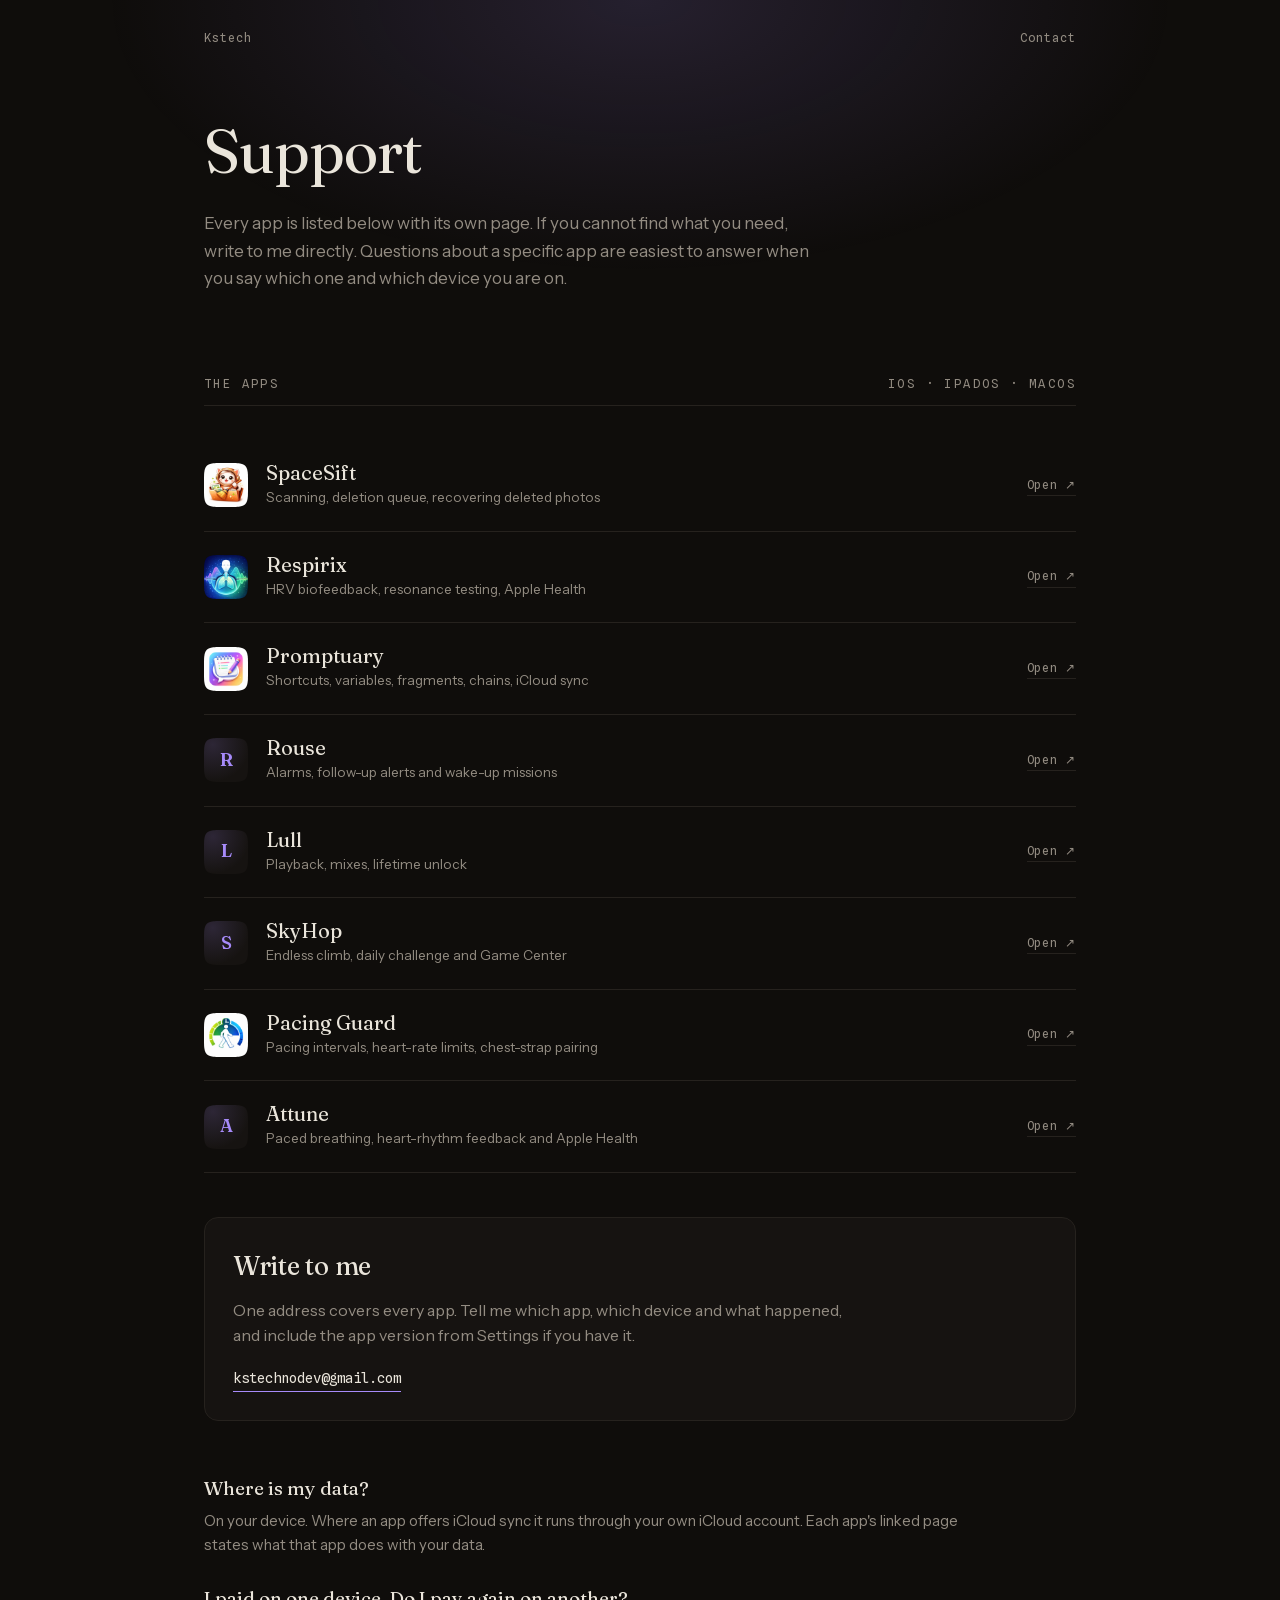
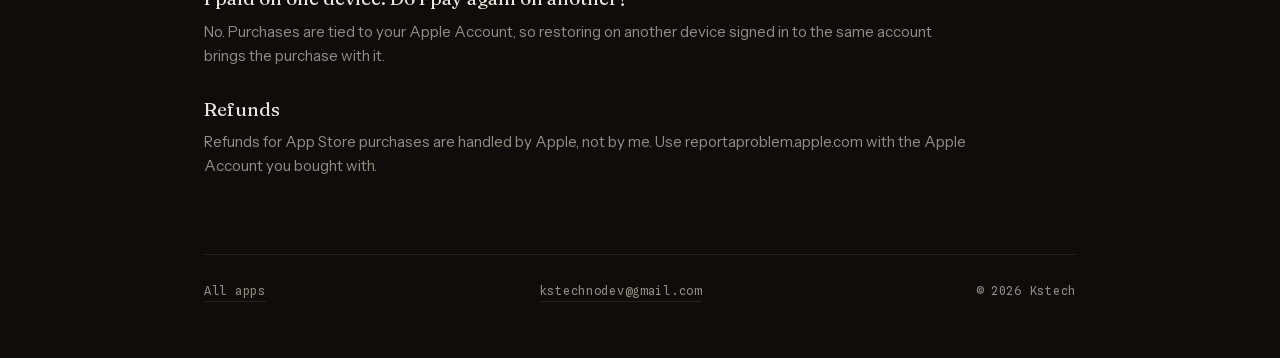
==== support/index.html @ 7ecee918 "feat: move portfolio to direct app sites" ====
<!doctype html>
<html lang="en">
<head>
<meta charset="utf-8">
<meta name="viewport" content="width=device-width, initial-scale=1">
<title>Support · Kstech</title>
<meta name="description" content="Support and privacy for SpaceSift, Respirix, Promptuary, Rouse, Lull, SkyHop, Pacing Guard and Attune.">
<meta name="theme-color" content="#0F0D0B">
<meta property="og:title" content="Support · Kstech">
<meta property="og:description" content="Support and privacy for every Kstech app.">
<meta property="og:type" content="website">
<meta property="og:image" content="https://kstech.no/assets/og/kstech.png">
<meta property="og:url" content="https://kstech.no/support/">
<meta name="twitter:card" content="summary_large_image">
<link rel="icon" href="/assets/favicon-32.png" sizes="32x32">
<link rel="apple-touch-icon" href="/assets/apple-touch-icon.png">
<link rel="stylesheet" href="/assets/fonts.css">
<link rel="stylesheet" href="/assets/app.css">
<style>
  /* One page, so its handful of extra rules live here rather than in app.css */
  .apps{ list-style:none; display:grid; gap:0; }
  .apps li{
    display:grid; grid-template-columns:44px 1fr auto; gap:18px; align-items:center;
    padding:22px 0; border-bottom:1px solid var(--line);
  }
  .apps .icon{ width:44px; height:44px; font-size:18px; }
  .apps h3{ font-family:var(--serif); font-weight:430; font-size:20px; line-height:1.1; }
  .apps p{ color:var(--mist); font-size:13.5px; margin-top:3px; }
  .apps a.go{
    font-family:var(--mono); font-size:12px; letter-spacing:.06em; color:var(--mist);
    border-bottom:1px solid var(--line); padding-bottom:1px; justify-self:end;
  }
  .apps a.go:hover{ color:var(--bone); border-bottom-color:var(--accent); }
  .contact{
    margin-top:44px; padding:28px; border:1px solid var(--line); border-radius:14px;
    background:var(--card);
  }
  .contact h2{
    font-family:var(--serif); font-weight:430; font-size:26px; letter-spacing:-.01em;
  }
  .contact p{ color:var(--mist); margin-top:10px; max-width:58ch; }
  .contact a.mail{
    display:inline-block; margin-top:18px;
    font-family:var(--mono); font-size:14px; color:var(--bone);
    border-bottom:1px solid var(--accent); padding-bottom:2px;
  }
  .qa{ margin-top:52px; display:grid; gap:26px; max-width:70ch; }
  .qa h3{ font-family:var(--serif); font-weight:430; font-size:19px; margin-bottom:6px; }
  .qa p{ color:var(--mist); font-size:15px; }
  @media (max-width:640px){
    .apps li{ grid-template-columns:44px 1fr; }
    .apps a.go{ grid-column:2; justify-self:start; }
  }
</style>
</head>
<body style="--accent:#A78BFA">

<div class="ambient" aria-hidden="true"></div>
<div class="wrap">

  <header class="top">
    <a href="/">Kstech</a>
    <nav><a href="#contact">Contact</a></nav>
  </header>

  <section class="hero">
    <h1>Support</h1>
    <p class="lede">
      Every app is listed below with its own page. If you cannot find what you need,
      write to me directly. Questions about a specific app are easiest to answer when
      you say which one and which device you are on.
    </p>
  </section>

  <section class="block">
    <div class="section-label"><span>The apps</span><span>iOS · iPadOS · macOS</span></div>
    <ul class="apps">
      <li>
        <span class="icon" aria-hidden="true">S<img src="/spacesift/assets/app-icon.png" alt="" onerror="this.remove()"></span>
        <div>
          <h3>SpaceSift</h3>
          <p>Scanning, deletion queue, recovering deleted photos</p>
        </div>
        <a class="go" href="https://spacesift-website.pages.dev/">Open ↗</a>
      </li>
      <li>
        <span class="icon" aria-hidden="true">R<img src="/respirix/assets/app-icon.png" alt="" onerror="this.remove()"></span>
        <div>
          <h3>Respirix</h3>
          <p>HRV biofeedback, resonance testing, Apple Health</p>
        </div>
        <a class="go" href="https://respirix-website.pages.dev/">Open ↗</a>
      </li>
      <li>
        <span class="icon" aria-hidden="true">Pr<img src="/promptuary/assets/app-icon.png" alt="" onerror="this.remove()"></span>
        <div>
          <h3>Promptuary</h3>
          <p>Shortcuts, variables, fragments, chains, iCloud sync</p>
        </div>
        <a class="go" href="https://promptuary-website.pages.dev/">Open ↗</a>
      </li>
      <li>
        <span class="icon" aria-hidden="true">R</span>
        <div>
          <h3>Rouse</h3>
          <p>Alarms, follow-up alerts and wake-up missions</p>
        </div>
        <a class="go" href="https://rouseapp.pages.dev/">Open ↗</a>
      </li>
      <li>
        <span class="icon" aria-hidden="true">L</span>
        <div>
          <h3>Lull</h3>
          <p>Playback, mixes, lifetime unlock</p>
        </div>
        <a class="go" href="https://lull-website.pages.dev/">Open ↗</a>
      </li>
      <li>
        <span class="icon" aria-hidden="true">S</span>
        <div>
          <h3>SkyHop</h3>
          <p>Endless climb, daily challenge and Game Center</p>
        </div>
        <a class="go" href="https://skyhop-a7j.pages.dev/">Open ↗</a>
      </li>
      <li>
        <span class="icon" aria-hidden="true">P<img src="/pacingguard/assets/app-icon.png" alt="" onerror="this.remove()"></span>
        <div>
          <h3>Pacing Guard</h3>
          <p>Pacing intervals, heart-rate limits, chest-strap pairing</p>
        </div>
        <a class="go" href="https://pacingguard-website.pages.dev/">Open ↗</a>
      </li>
      <li>
        <span class="icon" aria-hidden="true">A</span>
        <div>
          <h3>Attune</h3>
          <p>Paced breathing, heart-rhythm feedback and Apple Health</p>
        </div>
        <a class="go" href="https://attune-ev8.pages.dev/">Open ↗</a>
      </li>
    </ul>

    <div class="contact" id="contact">
      <h2>Write to me</h2>
      <p>
        One address covers every app. Tell me which app, which device and what happened,
        and include the app version from Settings if you have it.
      </p>
      <a class="mail" href="mailto:kstechnodev@gmail.com">kstechnodev@gmail.com</a>
    </div>

    <div class="qa">
      <div>
        <h3>Where is my data?</h3>
        <p>
          On your device. Where an app offers iCloud sync it runs through your own iCloud
          account. Each app's linked page states what that app does with your data.
        </p>
      </div>
      <div>
        <h3>I paid on one device. Do I pay again on another?</h3>
        <p>
          No. Purchases are tied to your Apple Account, so restoring on another device
          signed in to the same account brings the purchase with it.
        </p>
      </div>
      <div>
        <h3>Refunds</h3>
        <p>
          Refunds for App Store purchases are handled by Apple, not by me. Use
          reportaproblem.apple.com with the Apple Account you bought with.
        </p>
      </div>
    </div>
  </section>

  <footer>
    <a href="/">All apps</a>
    <a href="mailto:kstechnodev@gmail.com">kstechnodev@gmail.com</a>
    <span>© 2026 Kstech</span>
  </footer>

</div>
</body>
</html>
---- assets/fonts.css ----
/* Self-hosted webfonts. All three are licensed under the SIL Open Font License 1.1:
   Fraunces (Undercase), Instrument Sans (Rodrigo Fuenzalida & Jordan Egstad),
   Spline Sans Mono (Eben Sorkin). Subsets: latin, latin-ext.
   Regenerate by refetching the Google Fonts CSS and swapping the files here. */

/* Fraunces 430 · latin-ext */
@font-face {
  font-family: 'Fraunces';
  font-style: normal;
  font-weight: 430;
  font-display: swap;
  src: url(fonts/fraunces-latin-ext-1fba8b.woff2) format('woff2');
  unicode-range: U+0100-02BA, U+02BD-02C5, U+02C7-02CC, U+02CE-02D7, U+02DD-02FF, U+0304, U+0308, U+0329, U+1D00-1DBF, U+1E00-1E9F, U+1EF2-1EFF, U+2020, U+20A0-20AB, U+20AD-20C0, U+2113, U+2C60-2C7F, U+A720-A7FF;
}

/* Fraunces 430 · latin */
@font-face {
  font-family: 'Fraunces';
  font-style: normal;
  font-weight: 430;
  font-display: swap;
  src: url(fonts/fraunces-latin-63f165.woff2) format('woff2');
  unicode-range: U+0000-00FF, U+0131, U+0152-0153, U+02BB-02BC, U+02C6, U+02DA, U+02DC, U+0304, U+0308, U+0329, U+2000-206F, U+20AC, U+2122, U+2191, U+2193, U+2212, U+2215, U+FEFF, U+FFFD;
}

/* Fraunces 560 · latin-ext */
@font-face {
  font-family: 'Fraunces';
  font-style: normal;
  font-weight: 560;
  font-display: swap;
  src: url(fonts/fraunces-latin-ext-1fba8b.woff2) format('woff2');
  unicode-range: U+0100-02BA, U+02BD-02C5, U+02C7-02CC, U+02CE-02D7, U+02DD-02FF, U+0304, U+0308, U+0329, U+1D00-1DBF, U+1E00-1E9F, U+1EF2-1EFF, U+2020, U+20A0-20AB, U+20AD-20C0, U+2113, U+2C60-2C7F, U+A720-A7FF;
}

/* Fraunces 560 · latin */
@font-face {
  font-family: 'Fraunces';
  font-style: normal;
  font-weight: 560;
  font-display: swap;
  src: url(fonts/fraunces-latin-63f165.woff2) format('woff2');
  unicode-range: U+0000-00FF, U+0131, U+0152-0153, U+02BB-02BC, U+02C6, U+02DA, U+02DC, U+0304, U+0308, U+0329, U+2000-206F, U+20AC, U+2122, U+2191, U+2193, U+2212, U+2215, U+FEFF, U+FFFD;
}

/* Instrument Sans 400 · latin-ext */
@font-face {
  font-family: 'Instrument Sans';
  font-style: normal;
  font-weight: 400;
  font-stretch: 100%;
  font-display: swap;
  src: url(fonts/instrument-sans-latin-ext-416253.woff2) format('woff2');
  unicode-range: U+0100-02BA, U+02BD-02C5, U+02C7-02CC, U+02CE-02D7, U+02DD-02FF, U+0304, U+0308, U+0329, U+1D00-1DBF, U+1E00-1E9F, U+1EF2-1EFF, U+2020, U+20A0-20AB, U+20AD-20C0, U+2113, U+2C60-2C7F, U+A720-A7FF;
}

/* Instrument Sans 400 · latin */
@font-face {
  font-family: 'Instrument Sans';
  font-style: normal;
  font-weight: 400;
  font-stretch: 100%;
  font-display: swap;
  src: url(fonts/instrument-sans-latin-e190a6.woff2) format('woff2');
  unicode-range: U+0000-00FF, U+0131, U+0152-0153, U+02BB-02BC, U+02C6, U+02DA, U+02DC, U+0304, U+0308, U+0329, U+2000-206F, U+20AC, U+2122, U+2191, U+2193, U+2212, U+2215, U+FEFF, U+FFFD;
}

/* Instrument Sans 500 · latin-ext */
@font-face {
  font-family: 'Instrument Sans';
  font-style: normal;
  font-weight: 500;
  font-stretch: 100%;
  font-display: swap;
  src: url(fonts/instrument-sans-latin-ext-416253.woff2) format('woff2');
  unicode-range: U+0100-02BA, U+02BD-02C5, U+02C7-02CC, U+02CE-02D7, U+02DD-02FF, U+0304, U+0308, U+0329, U+1D00-1DBF, U+1E00-1E9F, U+1EF2-1EFF, U+2020, U+20A0-20AB, U+20AD-20C0, U+2113, U+2C60-2C7F, U+A720-A7FF;
}

/* Instrument Sans 500 · latin */
@font-face {
  font-family: 'Instrument Sans';
  font-style: normal;
  font-weight: 500;
  font-stretch: 100%;
  font-display: swap;
  src: url(fonts/instrument-sans-latin-e190a6.woff2) format('woff2');
  unicode-range: U+0000-00FF, U+0131, U+0152-0153, U+02BB-02BC, U+02C6, U+02DA, U+02DC, U+0304, U+0308, U+0329, U+2000-206F, U+20AC, U+2122, U+2191, U+2193, U+2212, U+2215, U+FEFF, U+FFFD;
}

/* Spline Sans Mono 400 · latin-ext */
@font-face {
  font-family: 'Spline Sans Mono';
  font-style: normal;
  font-weight: 400;
  font-display: swap;
  src: url(fonts/spline-sans-mono-latin-ext-62a811.woff2) format('woff2');
  unicode-range: U+0100-02BA, U+02BD-02C5, U+02C7-02CC, U+02CE-02D7, U+02DD-02FF, U+0304, U+0308, U+0329, U+1D00-1DBF, U+1E00-1E9F, U+1EF2-1EFF, U+2020, U+20A0-20AB, U+20AD-20C0, U+2113, U+2C60-2C7F, U+A720-A7FF;
}

/* Spline Sans Mono 400 · latin */
@font-face {
  font-family: 'Spline Sans Mono';
  font-style: normal;
  font-weight: 400;
  font-display: swap;
  src: url(fonts/spline-sans-mono-latin-53329b.woff2) format('woff2');
  unicode-range: U+0000-00FF, U+0131, U+0152-0153, U+02BB-02BC, U+02C6, U+02DA, U+02DC, U+0304, U+0308, U+0329, U+2000-206F, U+20AC, U+2122, U+2191, U+2193, U+2212, U+2215, U+FEFF, U+FFFD;
}

/* Spline Sans Mono 500 · latin-ext */
@font-face {
  font-family: 'Spline Sans Mono';
  font-style: normal;
  font-weight: 500;
  font-display: swap;
  src: url(fonts/spline-sans-mono-latin-ext-62a811.woff2) format('woff2');
  unicode-range: U+0100-02BA, U+02BD-02C5, U+02C7-02CC, U+02CE-02D7, U+02DD-02FF, U+0304, U+0308, U+0329, U+1D00-1DBF, U+1E00-1E9F, U+1EF2-1EFF, U+2020, U+20A0-20AB, U+20AD-20C0, U+2113, U+2C60-2C7F, U+A720-A7FF;
}

/* Spline Sans Mono 500 · latin */
@font-face {
  font-family: 'Spline Sans Mono';
  font-style: normal;
  font-weight: 500;
  font-display: swap;
  src: url(fonts/spline-sans-mono-latin-53329b.woff2) format('woff2');
  unicode-range: U+0000-00FF, U+0131, U+0152-0153, U+02BB-02BC, U+02C6, U+02DA, U+02DC, U+0304, U+0308, U+0329, U+2000-206F, U+20AC, U+2122, U+2191, U+2193, U+2212, U+2215, U+FEFF, U+FFFD;
}
---- assets/app.css ----
/* Shared stylesheet for every app page and for /support/.
   The only thing a page changes is --accent on <body>. Keep it to one
   color per app: the tint, the links, the buttons and the ambient wash
   all read from it. */

:root{
  --ink:#0F0D0B;
  --card:#161311;
  --line:#26221E;
  --bone:#EAE5DB;
  --mist:#938C82;
  --serif:"Fraunces", Georgia, "Times New Roman", serif;
  --sans:"Instrument Sans", system-ui, -apple-system, sans-serif;
  --mono:"Spline Sans Mono", ui-monospace, "SF Mono", Menlo, monospace;
  --squircle:url("/assets/squircle.svg");
  --accent:#938C82;
}

*{ box-sizing:border-box; margin:0; padding:0; }
html{ scroll-behavior:smooth; }
body{
  background:var(--ink);
  color:var(--bone);
  font-family:var(--sans);
  font-size:16px;
  line-height:1.6;
  -webkit-font-smoothing:antialiased;
}
a{ color:inherit; text-decoration:none; }
:focus-visible{ outline:2px solid var(--bone); outline-offset:3px; border-radius:2px; }

.ambient{
  position:fixed; inset:0; z-index:-1; pointer-events:none;
  background:radial-gradient(58% 42% at 50% 0%,
    color-mix(in srgb, var(--accent) 15%, transparent) 0%, transparent 72%);
}
@supports not (background: color-mix(in srgb, red 10%, blue)){
  .ambient{ display:none; }
}

.wrap{ max-width:920px; margin:0 auto; padding:0 24px; }

/* ---------- header ---------- */
.top{
  display:flex; justify-content:space-between; align-items:baseline;
  padding:28px 0 0; gap:20px;
  font-family:var(--mono); font-size:12px; letter-spacing:.08em;
  color:var(--mist);
}
.top a:hover{ color:var(--bone); }
.top nav{ display:flex; gap:20px; }

/* ---------- hero ---------- */
.hero{ padding:72px 0 56px; display:grid; gap:28px; }
.hero .id{ display:flex; align-items:center; gap:22px; }
.icon{
  width:88px; height:88px; flex:none;
  display:grid; place-items:center;
  font-family:var(--serif); font-weight:560; font-size:34px; color:var(--accent);
  background:radial-gradient(120% 120% at 20% 15%,
    color-mix(in srgb, var(--accent) 16%, var(--card)) 0%, var(--card) 70%);
  -webkit-mask-image:var(--squircle); mask-image:var(--squircle);
  -webkit-mask-size:100% 100%; mask-size:100% 100%;
  position:relative; overflow:hidden;
}
.icon img{ position:absolute; inset:0; width:100%; height:100%; object-fit:cover; }
h1{
  font-family:var(--serif); font-weight:430;
  font-size:clamp(38px, 7vw, 62px); line-height:1.02; letter-spacing:-.015em;
}
.tagline{
  font-family:var(--serif); font-weight:430; font-style:italic;
  font-size:clamp(21px, 3.4vw, 28px); line-height:1.25; color:var(--bone);
  max-width:22ch;
}
.hero p.lede{ color:var(--mist); max-width:56ch; font-size:17px; }
.facts{
  font-family:var(--mono); font-size:12px; letter-spacing:.06em; color:var(--mist);
  display:flex; flex-wrap:wrap; gap:6px 0; align-items:center;
}
.facts .sep{ padding:0 10px; color:var(--line); }

.cta{
  display:inline-flex; align-items:center; gap:9px; justify-self:start;
  padding:12px 20px; border-radius:11px;
  border:1px solid color-mix(in srgb, var(--accent) 45%, var(--line));
  color:var(--accent);
  font-family:var(--mono); font-size:13px; letter-spacing:.06em;
  transition:background-color .25s ease, border-color .25s ease;
}
.cta:hover{
  background:color-mix(in srgb, var(--accent) 10%, transparent);
  border-color:var(--accent);
}
.cta.pending{ color:var(--mist); border-style:dashed; pointer-events:none; }

/* ---------- sections ---------- */
section.block{ padding:26px 0 0; }
.section-label{
  border-bottom:1px solid var(--line); padding-bottom:12px; margin-bottom:34px;
  font-family:var(--mono); font-size:12px; letter-spacing:.2em;
  text-transform:uppercase; color:var(--mist);
  display:flex; justify-content:space-between; align-items:baseline; gap:16px;
}
.feats{ display:grid; grid-template-columns:repeat(2,1fr); gap:34px 40px; list-style:none; }
.feats h3{
  font-family:var(--serif); font-weight:430; font-size:22px; line-height:1.15;
  letter-spacing:-.01em; margin-bottom:8px;
}
.feats p{ color:var(--mist); font-size:15.5px; }
.feats li::before{
  content:""; display:block; width:22px; height:1px;
  background:var(--accent); opacity:.7; margin-bottom:16px;
}

.note{
  margin-top:44px; padding:22px 24px; border:1px solid var(--line); border-radius:12px;
  background:var(--card); color:var(--mist); font-size:14.5px; max-width:70ch;
}
.note strong{ color:var(--bone); font-weight:500; }

/* ---------- footer ---------- */
footer{
  margin-top:76px; padding:26px 0 56px; border-top:1px solid var(--line);
  font-family:var(--mono); font-size:12px; letter-spacing:.06em; color:var(--mist);
  display:flex; flex-wrap:wrap; gap:10px 28px; justify-content:space-between;
}
footer a{ border-bottom:1px solid var(--line); padding-bottom:1px; }
footer a:hover{ color:var(--bone); }

/* ---------- motion ---------- */
@view-transition{ navigation:auto; }
@media (prefers-reduced-motion: no-preference){
  /* `backwards` fill, with the hidden state only inside the keyframe. If these
     animations never run, the content is simply there. Putting opacity:0 in the
     rule itself would make an unplayed animation mean an invisible page. */
  .hero > *, .block{ animation:rise .6s ease backwards; }
  .hero .id{ animation-delay:.04s }
  .hero .tagline{ animation-delay:.1s }
  .hero .lede{ animation-delay:.16s }
  .hero .facts{ animation-delay:.22s }
  .hero .cta{ animation-delay:.28s }
  .block{ animation-delay:.34s }
  @keyframes rise{ from{ opacity:0; transform:translateY(10px); } }
}
@media (prefers-reduced-motion: reduce){
  ::view-transition-group(*),
  ::view-transition-old(*),
  ::view-transition-new(*){ animation:none !important; }
}

/* ---------- mobile ---------- */
@media (max-width:640px){
  .feats{ grid-template-columns:1fr; gap:30px; }
  .icon{ width:68px; height:68px; font-size:27px; }
  .hero{ padding:56px 0 44px; }
}
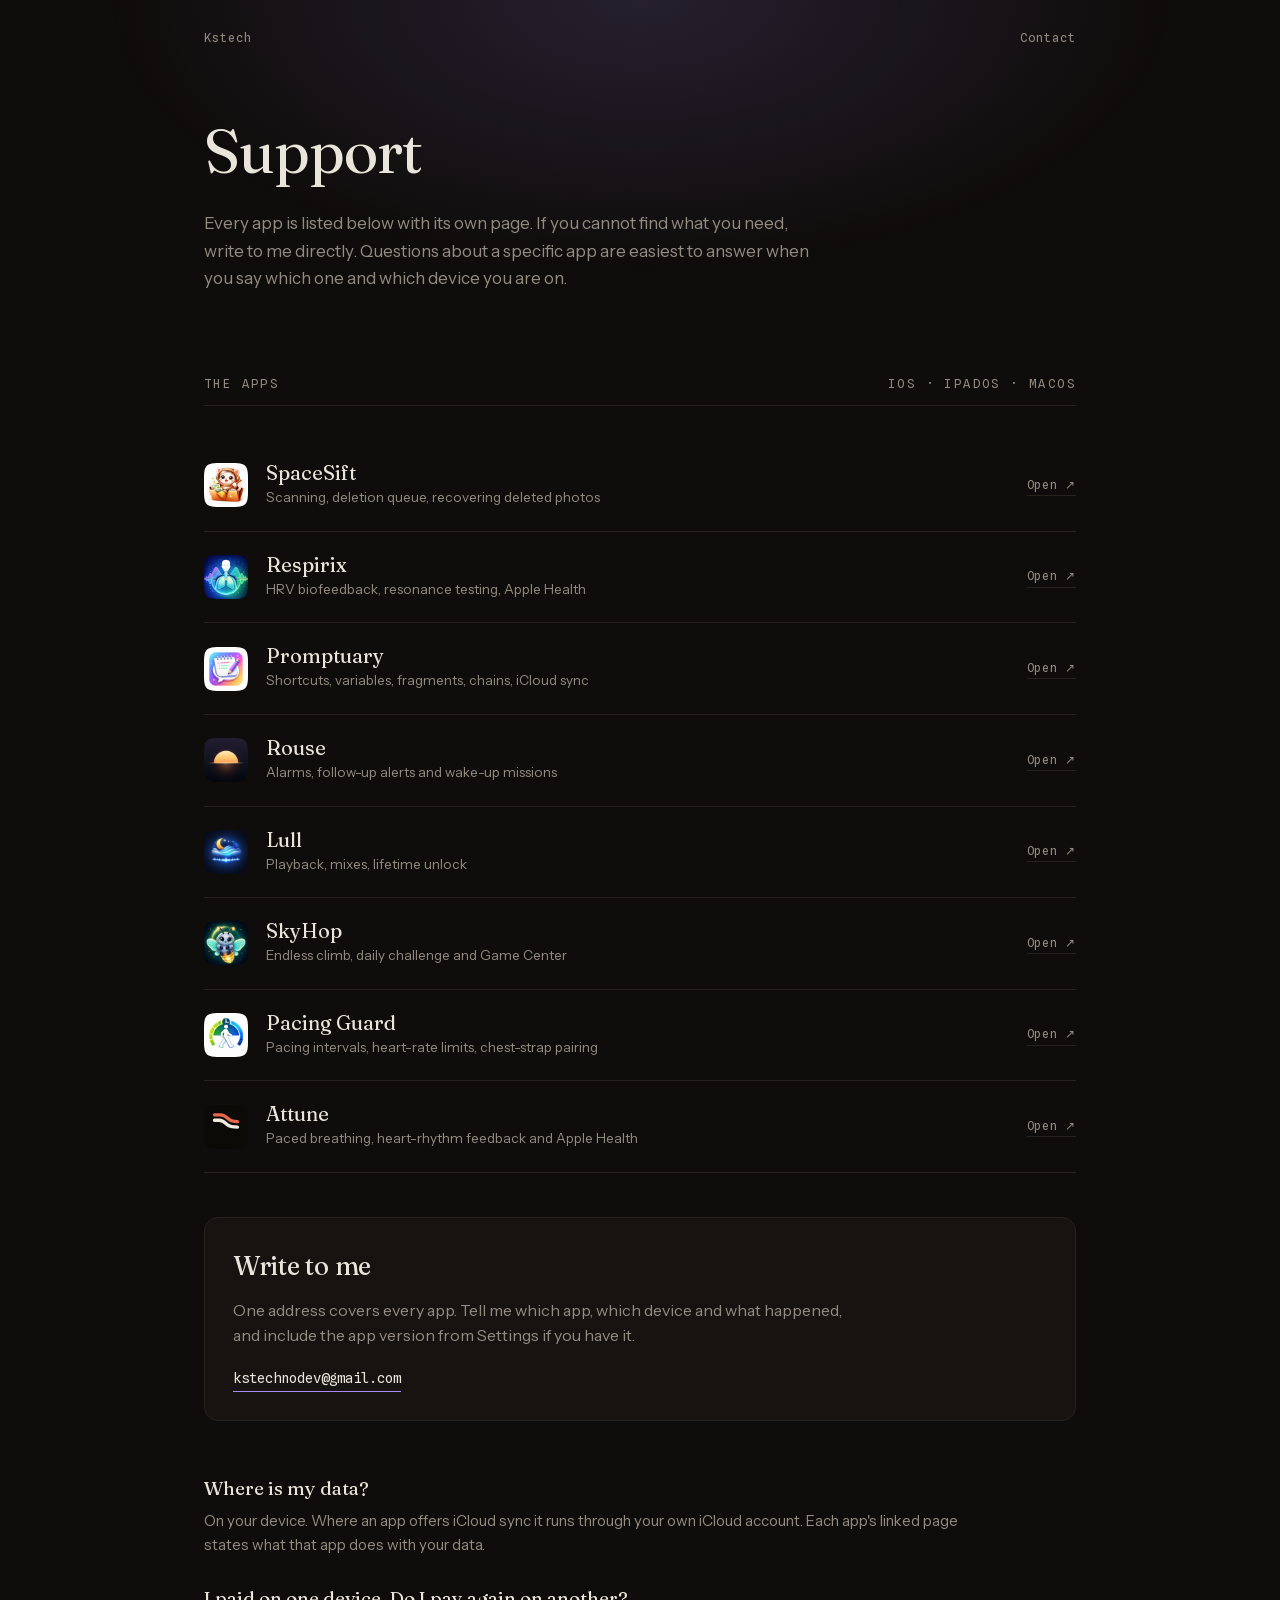
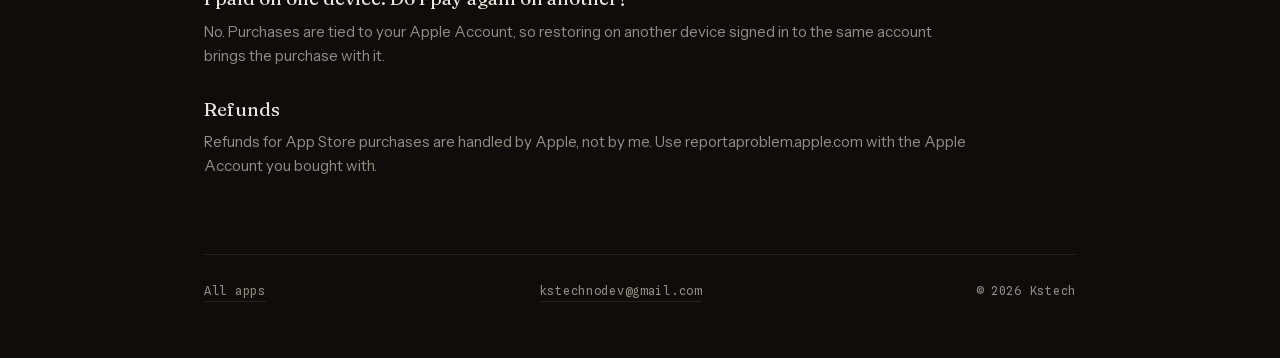
==== commit 7aad5fc4: "fix: add missing portfolio app logos" ====
--- a/support/index.html
+++ b/support/index.html
@@ -100,7 +100,7 @@
         <a class="go" href="https://promptuary-website.pages.dev/">Open ↗</a>
       </li>
       <li>
-        <span class="icon" aria-hidden="true">R</span>
+        <span class="icon" aria-hidden="true">R<img src="/assets/apps/rouse.png" alt="" onerror="this.remove()"></span>
         <div>
           <h3>Rouse</h3>
           <p>Alarms, follow-up alerts and wake-up missions</p>
@@ -108,7 +108,7 @@
         <a class="go" href="https://rouseapp.pages.dev/">Open ↗</a>
       </li>
       <li>
-        <span class="icon" aria-hidden="true">L</span>
+        <span class="icon" aria-hidden="true">L<img src="/assets/apps/lull.png" alt="" onerror="this.remove()"></span>
         <div>
           <h3>Lull</h3>
           <p>Playback, mixes, lifetime unlock</p>
@@ -116,7 +116,7 @@
         <a class="go" href="https://lull-website.pages.dev/">Open ↗</a>
       </li>
       <li>
-        <span class="icon" aria-hidden="true">S</span>
+        <span class="icon" aria-hidden="true">S<img src="/assets/apps/skyhop.png" alt="" onerror="this.remove()"></span>
         <div>
           <h3>SkyHop</h3>
           <p>Endless climb, daily challenge and Game Center</p>
@@ -132,7 +132,7 @@
         <a class="go" href="https://pacingguard-website.pages.dev/">Open ↗</a>
       </li>
       <li>
-        <span class="icon" aria-hidden="true">A</span>
+        <span class="icon" aria-hidden="true">A<img src="/assets/apps/attune.svg" alt="" onerror="this.remove()"></span>
         <div>
           <h3>Attune</h3>
           <p>Paced breathing, heart-rhythm feedback and Apple Health</p>
